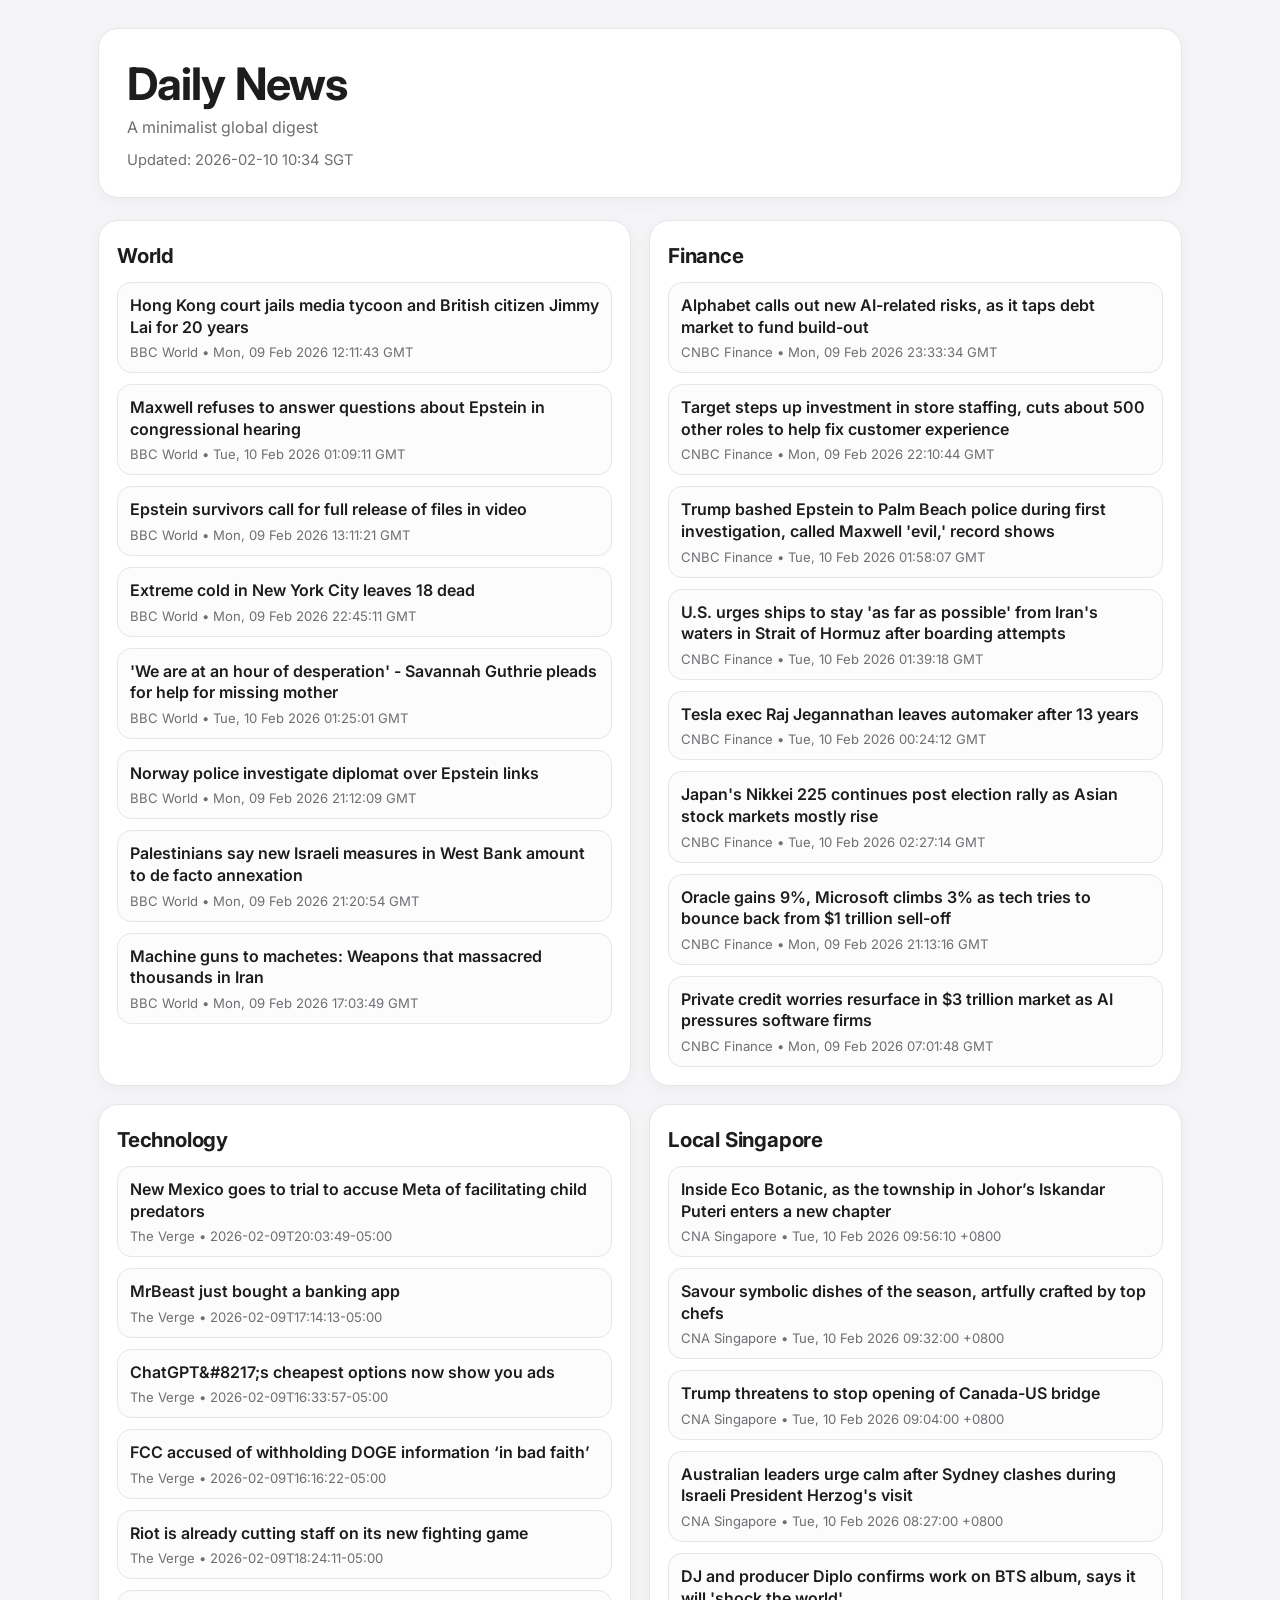
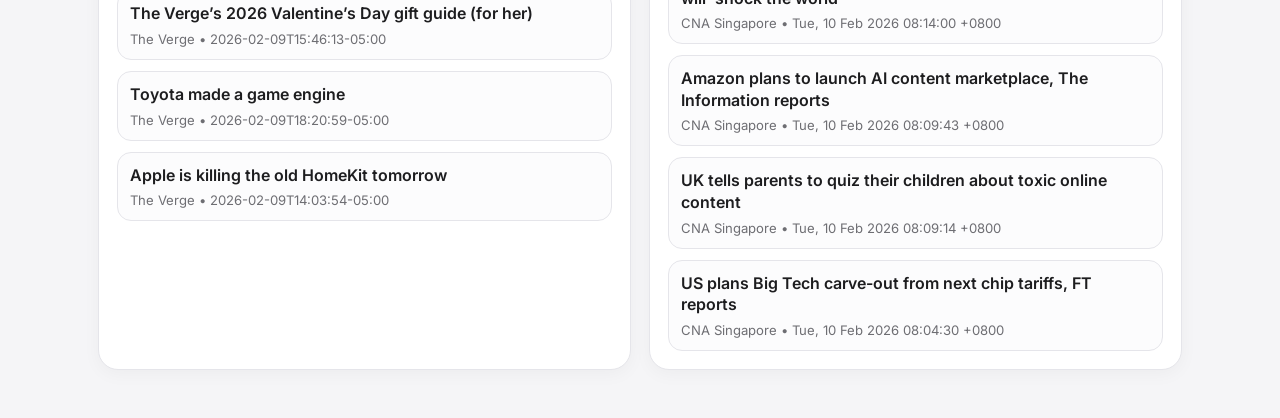
==== index.html @ 2575136a "feat: initial minimalist daily news site" ====
<!doctype html>
<html lang="en">
<head>
  <meta charset="UTF-8" />
  <meta name="viewport" content="width=device-width, initial-scale=1.0" />
  <title>Daily News</title>
  <link rel="preconnect" href="https://fonts.googleapis.com">
  <link rel="preconnect" href="https://fonts.gstatic.com" crossorigin>
  <link href="https://fonts.googleapis.com/css2?family=Inter:wght@400;500;600;700&display=swap" rel="stylesheet">
  <link rel="stylesheet" href="styles.css" />
</head>
<body>
  <main class="container">
    <header class="hero card">
      <h1>Daily News</h1>
      <p class="subtitle">A minimalist global digest</p>
      <p id="updated" class="updated">Updated: loading…</p>
    </header>

    <section id="news-grid" class="grid" aria-live="polite"></section>
  </main>

  <script src="https://code.jquery.com/jquery-3.7.1.min.js" integrity="sha256-/JqT3SQfawRcv/BIHPThkBvs0OEvtFFmqPF/lYI/Cxo=" crossorigin="anonymous"></script>
  <script src="script.js"></script>
</body>
</html>
---- styles.css ----
:root {
  --bg: #f5f5f7;
  --card: #ffffff;
  --text: #1d1d1f;
  --muted: #6e6e73;
  --border: #e5e5ea;
  --accent: #0071e3;
  --shadow: 0 4px 18px rgba(0, 0, 0, 0.04);
}

* { box-sizing: border-box; }

body {
  margin: 0;
  font-family: "Inter", -apple-system, BlinkMacSystemFont, "Segoe UI", Roboto, sans-serif;
  background: var(--bg);
  color: var(--text);
}

.container {
  max-width: 1120px;
  margin: 0 auto;
  padding: 28px 18px 48px;
}

.card {
  background: var(--card);
  border: 1px solid var(--border);
  border-radius: 20px;
  box-shadow: var(--shadow);
}

.hero {
  padding: 28px;
  margin-bottom: 22px;
}

.hero h1 {
  font-size: clamp(2rem, 5vw, 2.8rem);
  margin: 0 0 6px;
  letter-spacing: -0.02em;
}

.subtitle {
  margin: 0;
  color: var(--muted);
  font-size: 1rem;
}

.updated {
  margin: 14px 0 0;
  color: var(--muted);
  font-size: 0.92rem;
}

.grid {
  display: grid;
  grid-template-columns: repeat(2, minmax(0, 1fr));
  gap: 18px;
}

.section {
  padding: 18px;
}

.section h2 {
  margin: 4px 0 14px;
  font-size: 1.28rem;
  letter-spacing: -0.01em;
}

.news-list {
  list-style: none;
  padding: 0;
  margin: 0;
  display: grid;
  gap: 11px;
}

.news-item {
  border: 1px solid var(--border);
  border-radius: 14px;
  padding: 12px;
  background: #fcfcfd;
}

.news-item a {
  color: var(--text);
  text-decoration: none;
  font-weight: 600;
  line-height: 1.35;
}

.news-item a:hover {
  color: var(--accent);
}

.meta {
  margin-top: 6px;
  color: var(--muted);
  font-size: 0.82rem;
}

.status {
  color: var(--muted);
  text-align: center;
  padding: 30px 0;
}

@media (max-width: 900px) {
  .grid { grid-template-columns: 1fr; }
}
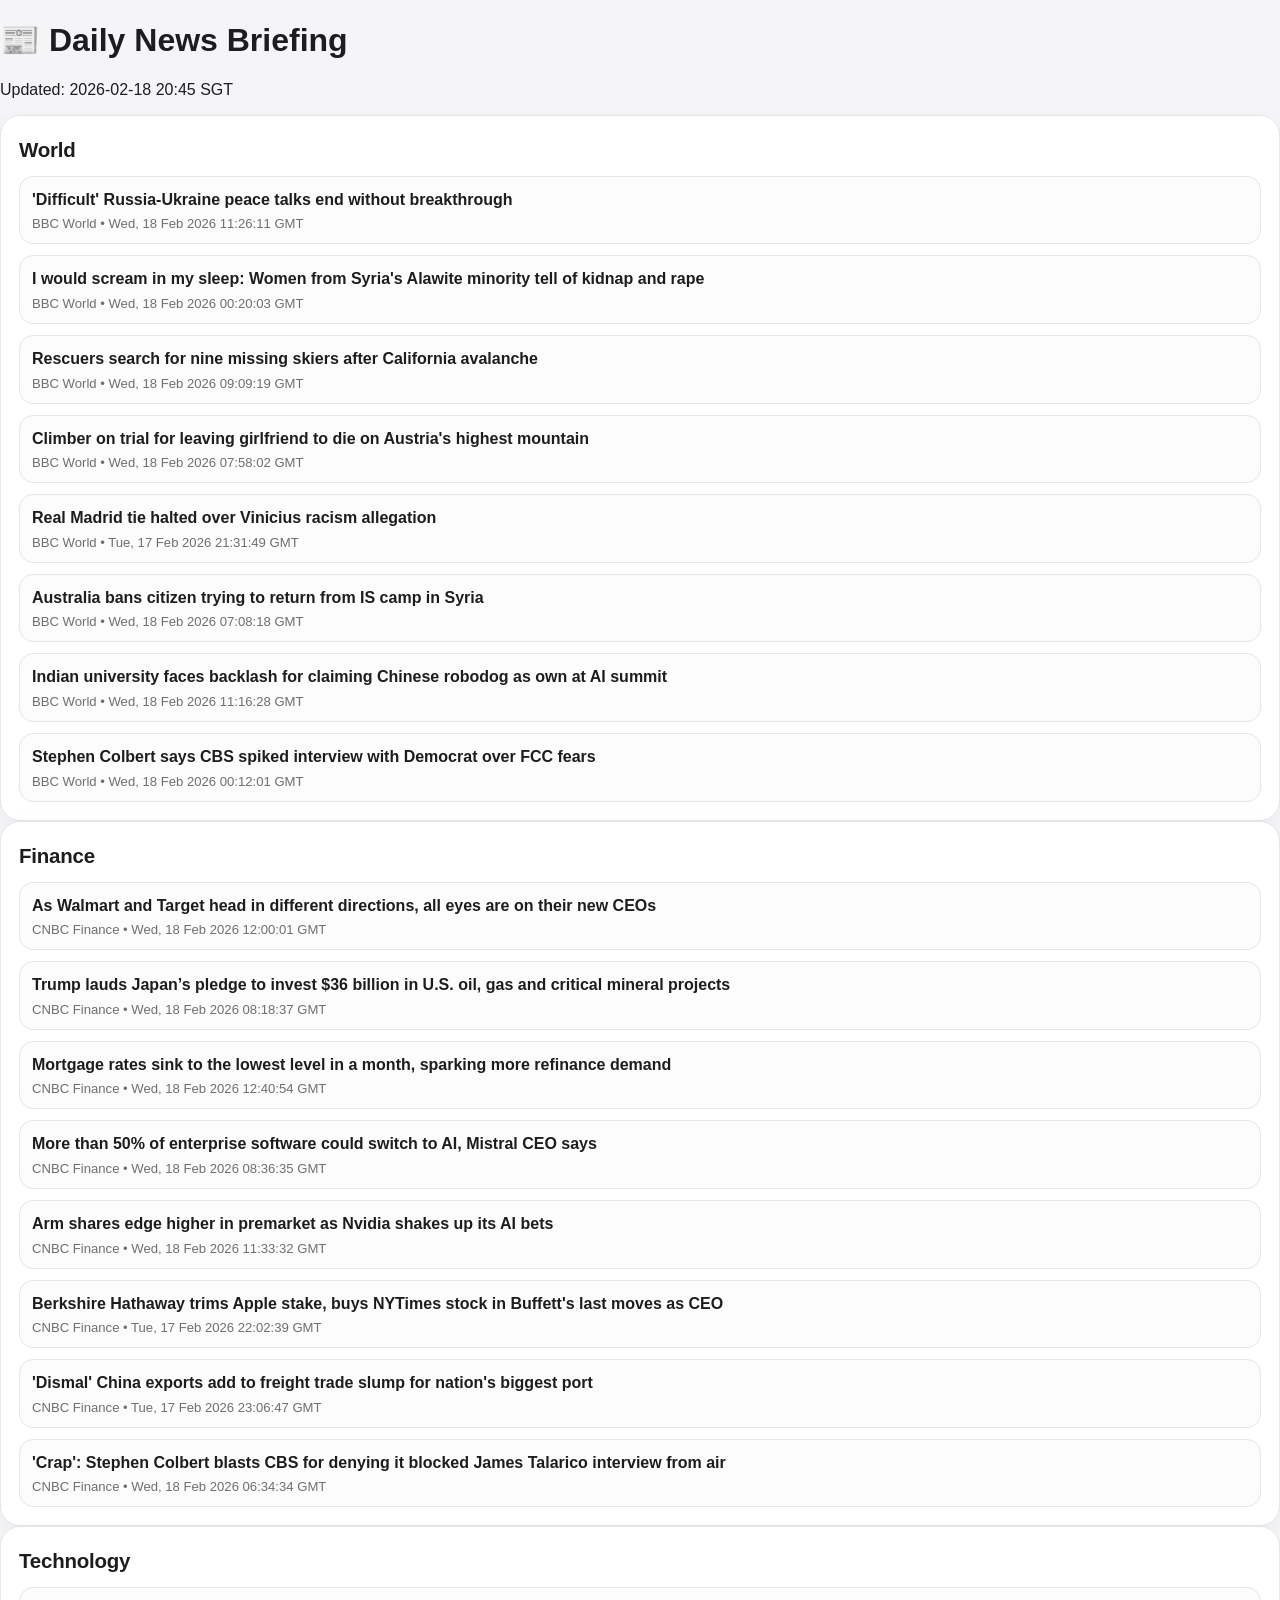
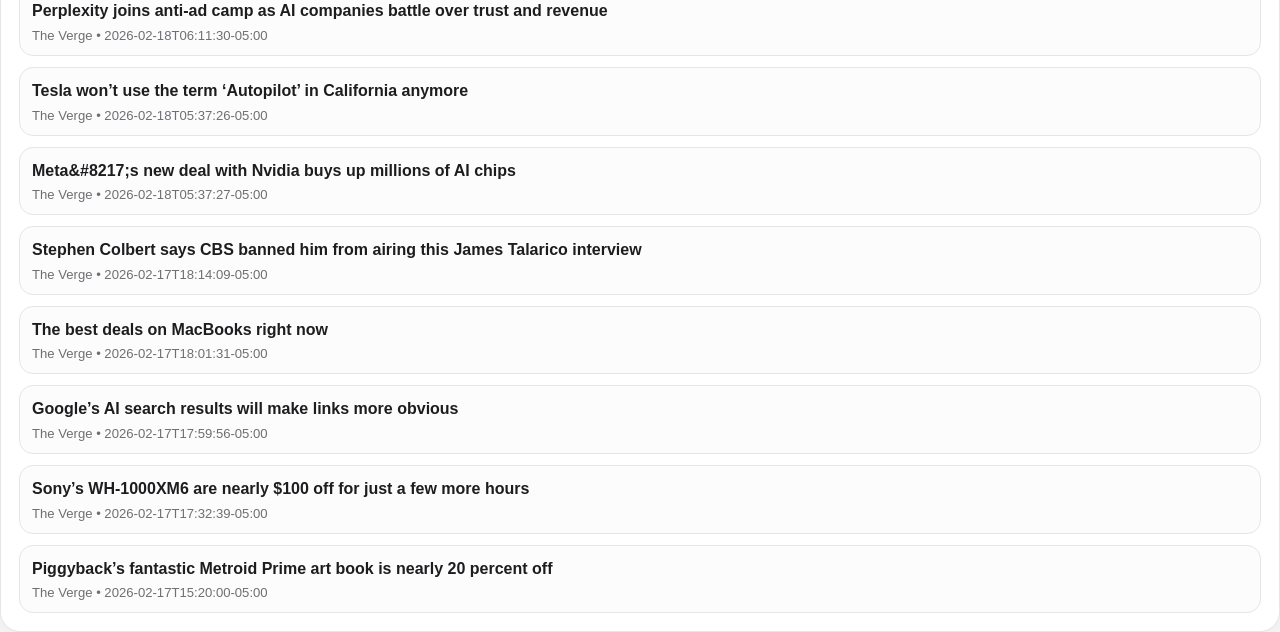
==== commit ea2f69be: "Add index.html" ====
--- a/index.html
+++ b/index.html
@@ -1,26 +1,20 @@
-<!doctype html>
+<!DOCTYPE html>
 <html lang="en">
 <head>
-  <meta charset="UTF-8" />
-  <meta name="viewport" content="width=device-width, initial-scale=1.0" />
-  <title>Daily News</title>
-  <link rel="preconnect" href="https://fonts.googleapis.com">
-  <link rel="preconnect" href="https://fonts.gstatic.com" crossorigin>
-  <link href="https://fonts.googleapis.com/css2?family=Inter:wght@400;500;600;700&display=swap" rel="stylesheet">
-  <link rel="stylesheet" href="styles.css" />
+  <meta charset="UTF-8">
+  <meta name="viewport" content="width=device-width, initial-scale=1.0">
+  <title>Daily News Briefing</title>
+  <link rel="stylesheet" href="styles.css">
+  <script src="https://code.jquery.com/jquery-3.7.1.min.js"></script>
 </head>
 <body>
-  <main class="container">
-    <header class="hero card">
-      <h1>Daily News</h1>
-      <p class="subtitle">A minimalist global digest</p>
-      <p id="updated" class="updated">Updated: loading…</p>
-    </header>
-
-    <section id="news-grid" class="grid" aria-live="polite"></section>
+  <header>
+    <h1>📰 Daily News Briefing</h1>
+    <p id="updated">Loading...</p>
+  </header>
+  <main id="news-grid">
+    <p class="status">Loading news...</p>
   </main>
-
-  <script src="https://code.jquery.com/jquery-3.7.1.min.js" integrity="sha256-/JqT3SQfawRcv/BIHPThkBvs0OEvtFFmqPF/lYI/Cxo=" crossorigin="anonymous"></script>
   <script src="script.js"></script>
 </body>
 </html>
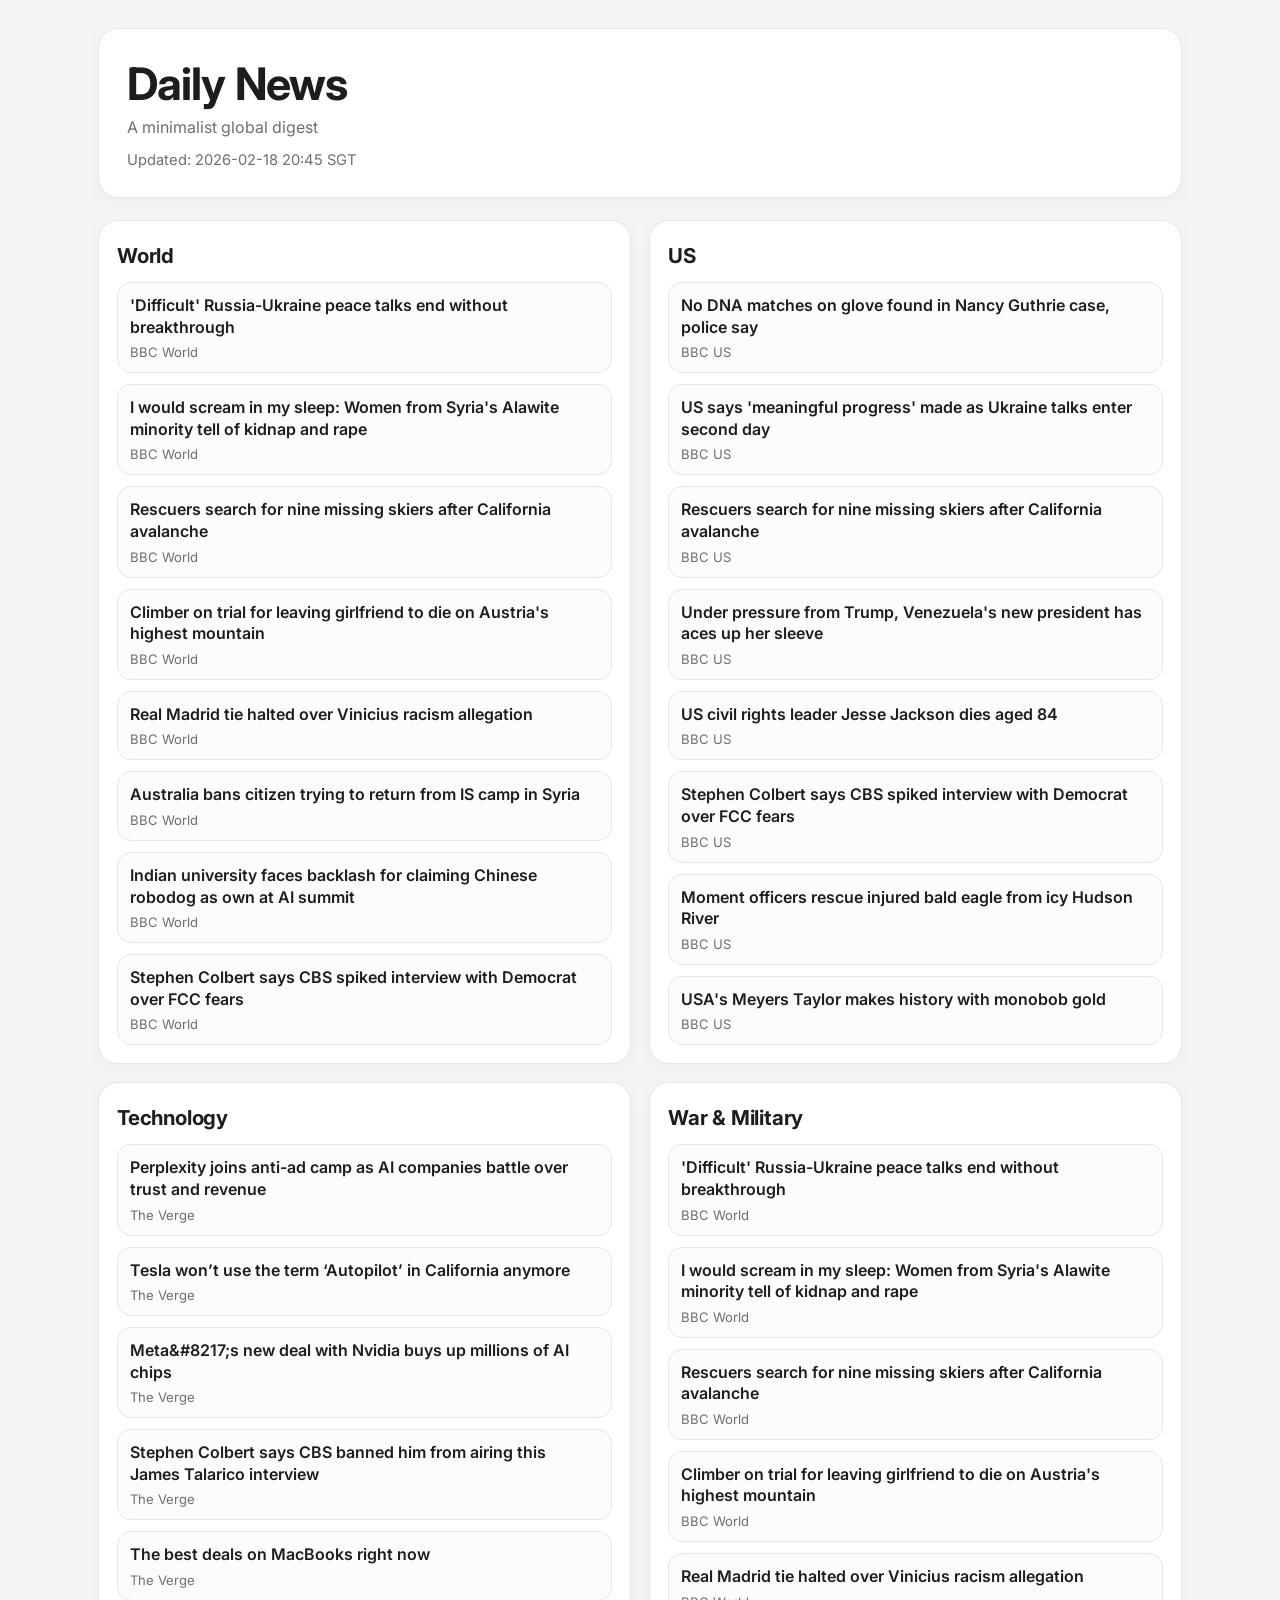
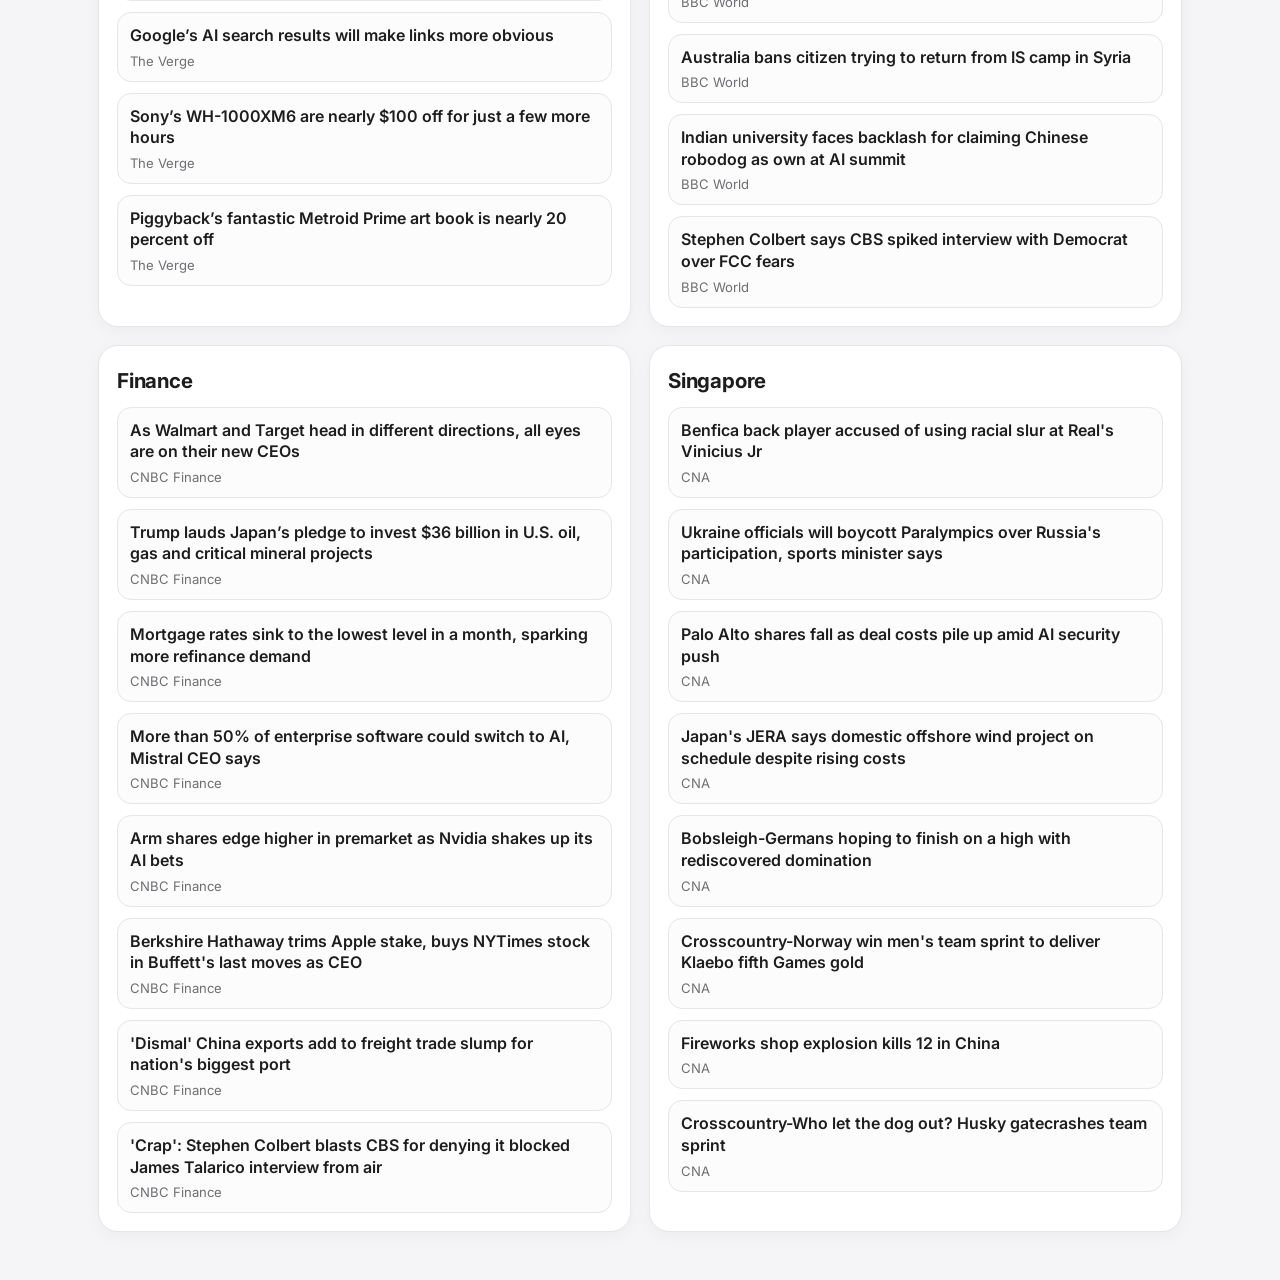
==== commit b67a6311: "Restore original index.html" ====
--- a/index.html
+++ b/index.html
@@ -1,20 +1,26 @@
-<!DOCTYPE html>
+<!doctype html>
 <html lang="en">
 <head>
-  <meta charset="UTF-8">
-  <meta name="viewport" content="width=device-width, initial-scale=1.0">
-  <title>Daily News Briefing</title>
-  <link rel="stylesheet" href="styles.css">
-  <script src="https://code.jquery.com/jquery-3.7.1.min.js"></script>
+  <meta charset="UTF-8" />
+  <meta name="viewport" content="width=device-width, initial-scale=1.0" />
+  <title>Daily News</title>
+  <link rel="preconnect" href="https://fonts.googleapis.com">
+  <link rel="preconnect" href="https://fonts.gstatic.com" crossorigin>
+  <link href="https://fonts.googleapis.com/css2?family=Inter:wght@400;500;600;700&display=swap" rel="stylesheet">
+  <link rel="stylesheet" href="styles.css" />
 </head>
 <body>
-  <header>
-    <h1>📰 Daily News Briefing</h1>
-    <p id="updated">Loading...</p>
-  </header>
-  <main id="news-grid">
-    <p class="status">Loading news...</p>
+  <main class="container">
+    <header class="hero card">
+      <h1>Daily News</h1>
+      <p class="subtitle">A minimalist global digest</p>
+      <p id="updated" class="updated">Updated: loading…</p>
+    </header>
+
+    <section id="news-grid" class="grid" aria-live="polite"></section>
   </main>
+
+  <script src="https://code.jquery.com/jquery-3.7.1.min.js" integrity="sha256-/JqT3SQfawRcv/BIHPThkBvs0OEvtFFmqPF/lYI/Cxo=" crossorigin="anonymous"></script>
   <script src="script.js"></script>
 </body>
 </html>
